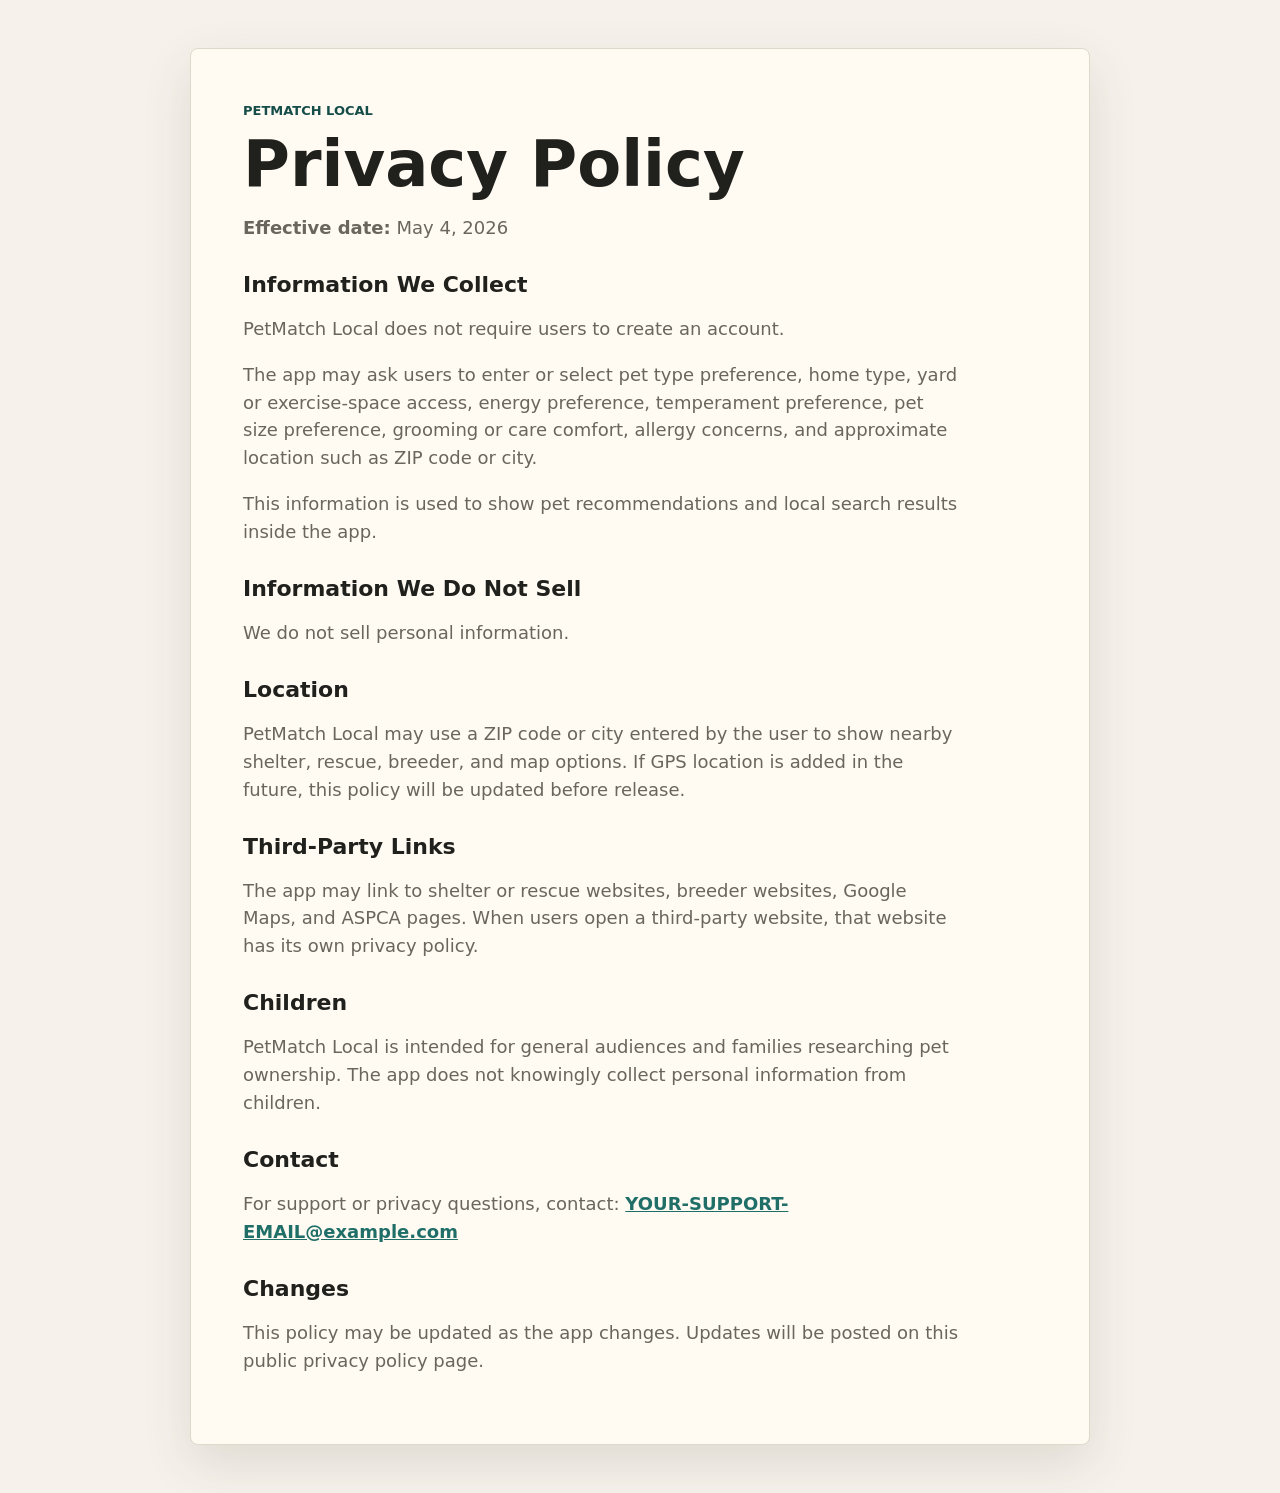
==== privacy.html @ 2e838d96 "Add files via upload" ====
<!doctype html>
<html lang="en">
  <head>
    <meta charset="utf-8" />
    <meta name="viewport" content="width=device-width, initial-scale=1" />
    <title>PetMatch Local Privacy Policy</title>
    <link rel="stylesheet" href="styles.css" />
  </head>
  <body>
    <main class="page">
      <article class="document">
        <p class="eyebrow">PetMatch Local</p>
        <h1>Privacy Policy</h1>
        <p><strong>Effective date:</strong> May 4, 2026</p>

        <h2>Information We Collect</h2>
        <p>PetMatch Local does not require users to create an account.</p>
        <p>
          The app may ask users to enter or select pet type preference, home type, yard or
          exercise-space access, energy preference, temperament preference, pet size preference,
          grooming or care comfort, allergy concerns, and approximate location such as ZIP code
          or city.
        </p>
        <p>
          This information is used to show pet recommendations and local search results inside
          the app.
        </p>

        <h2>Information We Do Not Sell</h2>
        <p>We do not sell personal information.</p>

        <h2>Location</h2>
        <p>
          PetMatch Local may use a ZIP code or city entered by the user to show nearby shelter,
          rescue, breeder, and map options. If GPS location is added in the future, this policy
          will be updated before release.
        </p>

        <h2>Third-Party Links</h2>
        <p>
          The app may link to shelter or rescue websites, breeder websites, Google Maps, and
          ASPCA pages. When users open a third-party website, that website has its own privacy
          policy.
        </p>

        <h2>Children</h2>
        <p>
          PetMatch Local is intended for general audiences and families researching pet ownership.
          The app does not knowingly collect personal information from children.
        </p>

        <h2>Contact</h2>
        <p>
          For support or privacy questions, contact:
          <a href="mailto:YOUR-SUPPORT-EMAIL@example.com">YOUR-SUPPORT-EMAIL@example.com</a>
        </p>

        <h2>Changes</h2>
        <p>
          This policy may be updated as the app changes. Updates will be posted on this public
          privacy policy page.
        </p>
      </article>
    </main>
  </body>
</html>
---- styles.css ----
:root {
  color-scheme: light;
  font-family: Inter, ui-sans-serif, system-ui, -apple-system, BlinkMacSystemFont, "Segoe UI", sans-serif;
  color: #20201d;
  background: #f6f2eb;
  --accent: #1f6f68;
  --panel: #fffaf2;
  --muted: #69665e;
  --line: #dfd8cb;
}

* {
  box-sizing: border-box;
}

body {
  margin: 0;
}

a {
  color: var(--accent);
  font-weight: 800;
}

.page {
  width: min(900px, calc(100% - 32px));
  margin: 0 auto;
  padding: 48px 0;
}

.hero,
.document {
  border: 1px solid var(--line);
  border-radius: 8px;
  background: var(--panel);
  padding: clamp(24px, 5vw, 52px);
  box-shadow: 0 18px 50px rgba(54, 43, 31, 0.12);
}

.eyebrow {
  margin: 0 0 12px;
  color: #154d49;
  font-size: 13px;
  font-weight: 900;
  letter-spacing: 0;
  text-transform: uppercase;
}

h1 {
  max-width: 760px;
  margin: 0 0 18px;
  font-size: clamp(34px, 6vw, 64px);
  line-height: 0.98;
}

h2 {
  margin: 30px 0 10px;
  font-size: 22px;
}

p {
  max-width: 720px;
  color: var(--muted);
  font-size: 18px;
  line-height: 1.55;
}

.actions {
  display: flex;
  flex-wrap: wrap;
  gap: 12px;
  margin-top: 26px;
}

.actions a {
  display: inline-flex;
  min-height: 46px;
  align-items: center;
  justify-content: center;
  padding: 0 18px;
  border-radius: 8px;
  background: var(--accent);
  color: #fffaf2;
  text-decoration: none;
}
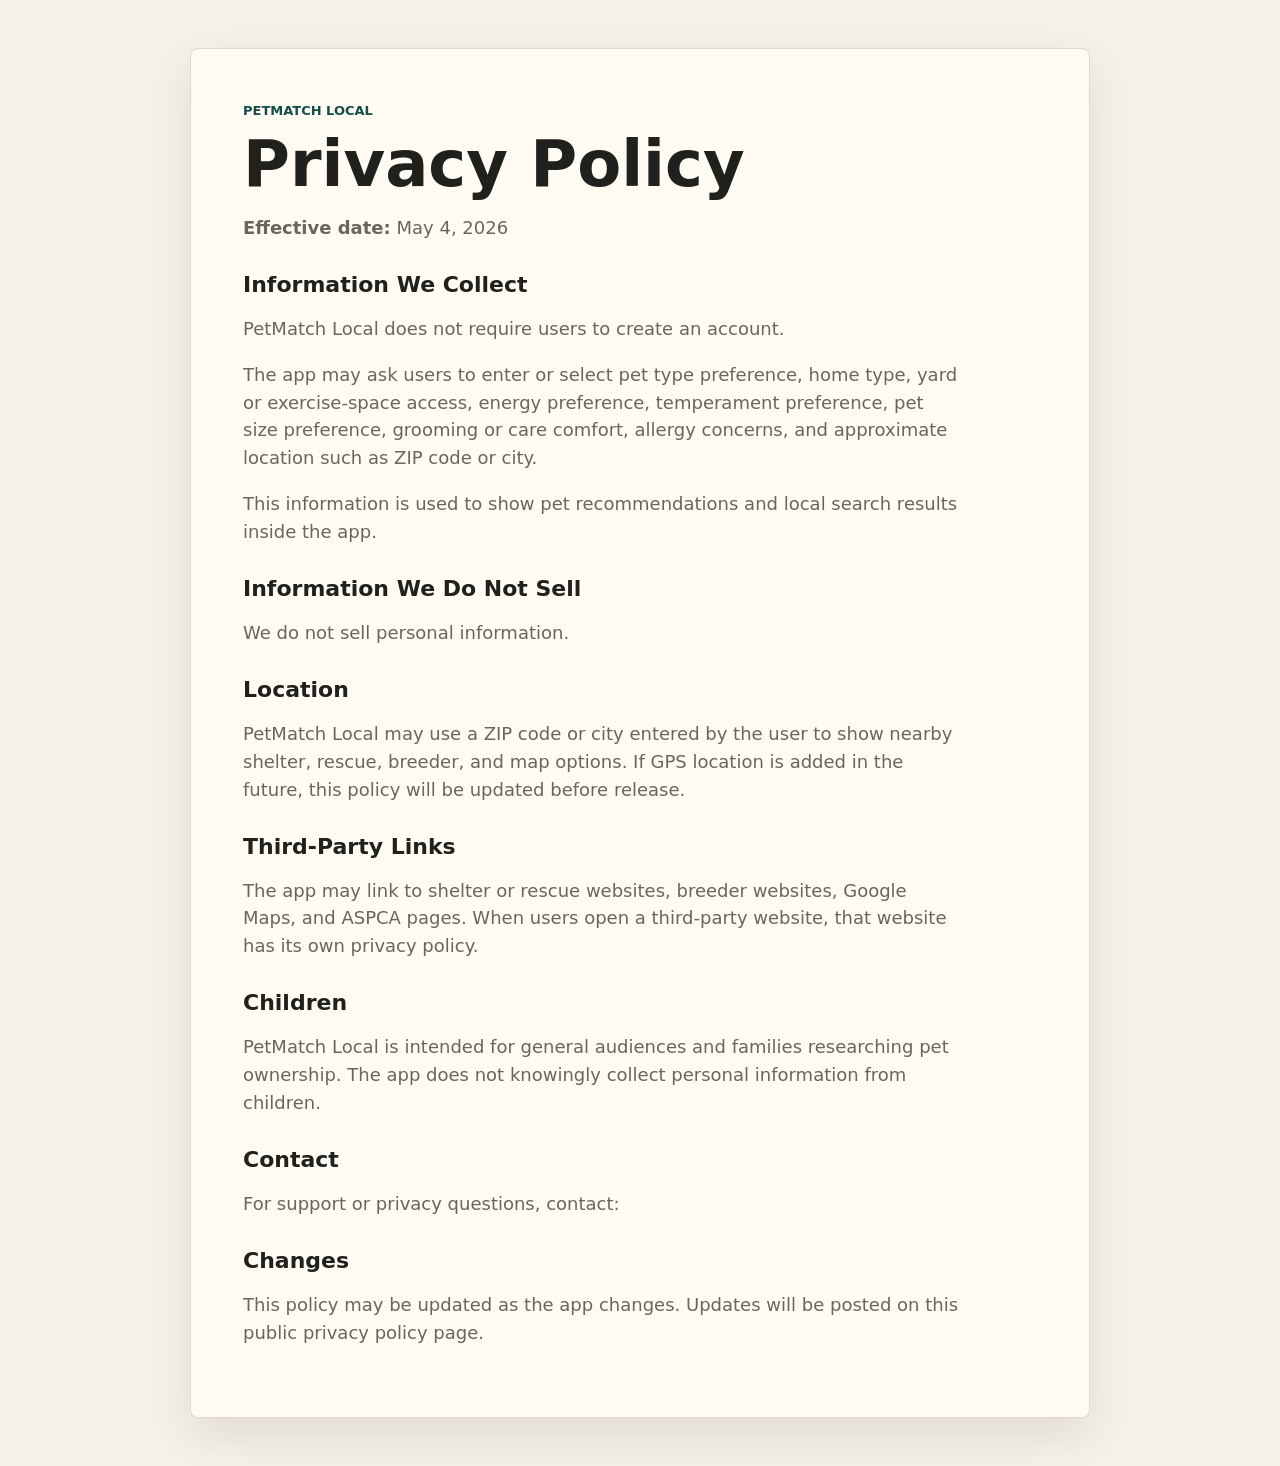
==== commit 6ce12928: "Update privacy.html" ====
--- a/privacy.html
+++ b/privacy.html
@@ -52,7 +52,7 @@
         <h2>Contact</h2>
         <p>
           For support or privacy questions, contact:
-          <a href="mailto:YOUR-SUPPORT-EMAIL@example.com">YOUR-SUPPORT-EMAIL@example.com</a>
+          <a href="mailto:jlaalowe@gmail.com"></a>
         </p>
 
         <h2>Changes</h2>
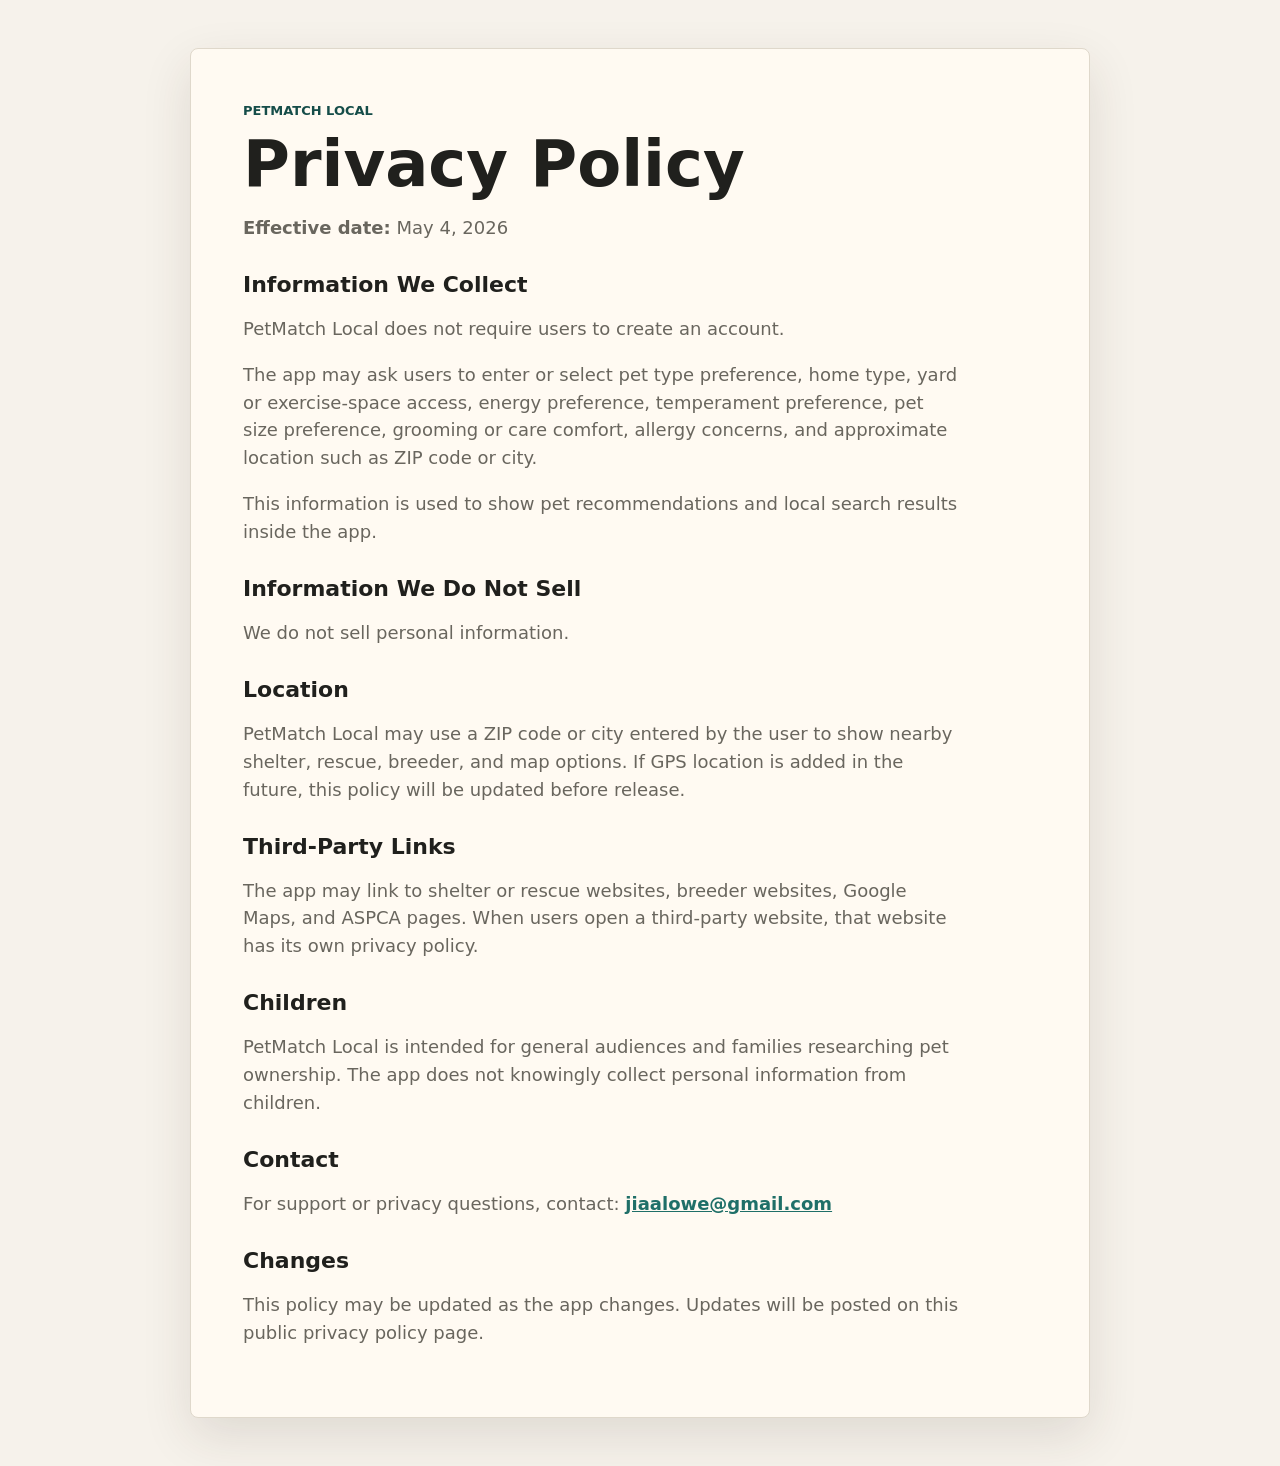
==== commit 0b2e2267: "Update privacy.html" ====
--- a/privacy.html
+++ b/privacy.html
@@ -52,7 +52,7 @@
         <h2>Contact</h2>
         <p>
           For support or privacy questions, contact:
-          <a href="mailto:jlaalowe@gmail.com"></a>
+          <a href="mailto:jiaalowe@gmail.com">jiaalowe@gmail.com</a>
         </p>
 
         <h2>Changes</h2>
